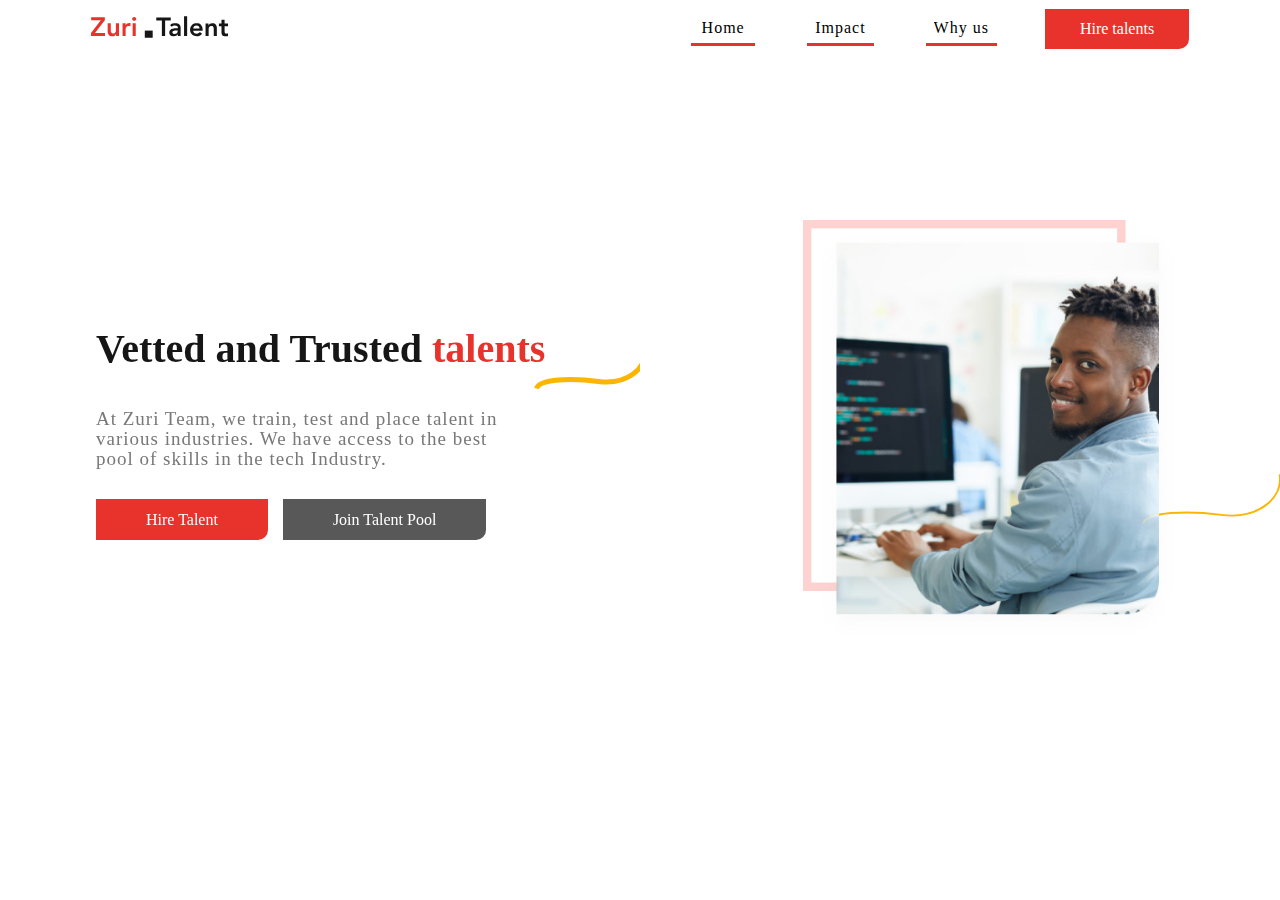
==== Industry Experience/tal.html @ 64c12a57 "first commit" ====
<!DOCTYPE html>
<html lang="en">
    <head>
        <meta charset="UTF-8">
        <meta http-equiv="X-UA-Compatible" content="IE=edge">
        <meta name="viewport" content="width=device-width, initial-scale=1.0">
        <title>Zuri Talent</title>
        <link rel="stylesheet" href="./tal.css">
    </head>
    <body>
        <div class="root">
            <div>
                <div class="root1">
                    <header class="header">
                        <div>
                            <div class="header-container">
                                <div class="nav-wrapper">
                                    <a href="#" tabindex="0" style="margin-right: 0rem;">
                                        <img src="./images/logo2.svg" alt="logo" class="tal-logo">
                                    </a>
                                    <div class="right-nav">
                                        <ul>
                                            <a href="" tabindex="0" class="nav-link" style="padding: 6px 8px;">
                                                <p>Home</p>
                                            </a>
                                            <a href="" tabindex="0" class="nav-link" style="padding: 6px 8px;">
                                                <p>Impact</p>
                                            </a>
                                            <a href="" tabindex="0" class="nav-link" style="padding: 6px 8px;">
                                                <p>Why us</p>
                                            </a>
                                        </ul>
                                        <div class="nav-button-container">
                                            <button type="button" class="nav-btn" style="position: initial">
                                                Hire talents
                                            </button> 
                                        </div>
                                    </div>
                                </div>
                            </div>
                        </div>
                    </header>
                </div>
                <div class="section1 root2">
                    <div class="section1-wrapper">
                        <div class="sec1-content1">
                            <div>
                                <p class="sec1-header">
                                    Vetted and Trusted <span style="color: rgb(231, 51, 43);">talents</span>
                                </p>
                                <div class="curl1">
                                    <img src="./images/thick2.svg" alt="curl" width: "100px">
                                </div>
                                <p class="sec1-text">
                                    At Zuri Team, we train, test and place talent in various industries.
                                    We have access to the best pool of skills in the tech Industry.
                                </p>
                                <div class="sec1-button-wrapper">
                                    <button type="button" class="btn1" tabindex="0">
                                        Hire Talent
                                    </button>
                                    <button type="button" class="btn1 btn2" tabindex="0">
                                        Join Talent Pool
                                    </button>
                                </div>
                            </div>
                        </div>
                        <div class="sec1-content2">
                            <div class="sec1-image-box">
                                <img src="./images/section1.png" alt="image" class="sec1-img">
                            </div>
                            <div class="curl2">
                                <img src="./images/line1.svg" class="line2" alt="">
                            </div>
                        </div>
                    </div>
                </div>
            </div>
        </div>
    </body>
</html>
---- Industry Experience/tal.css ----
* {
    margin: 0;
    box-sizing: border-box;
    overflow-x: hidden;
    font-family: cursive;
}

body {
    width: 100%;
    height: 100%;
}

a {
    text-decoration: none;
    cursor: pointer;
}

ul {
    display: block;
    list-style-type: disc;
}

div {
    display: block;
}

.header {
    position: fixed;
    top: 0px;
    left: auto;
    right: 0px;
    width: 100%;
    display: flex;
    flex-direction: column;
    padding-top: 0px;
    padding-bottom: 15px;
    background-color: #fff;
    box-sizing: border-box;
    z-index: 1100;
}

.header-container {
    position: relative;
    min-height: 58px;
    display: flex;
    align-items: center;
    padding-right: 16px;
    padding-left: 16px;
}

@media screen and (max-width: 620px) {
    .header-container {
        display: flex;
        align-items: center;
        justify-content: space-between;
        width: 100%;
    }
}

.nav-wrapper {
    margin: auto;
    max-width: 1440px;
    width: 88%;
    height: 40px;
    display: flex;
    align-items: center;
    justify-content: space-between;
    overflow: hidden;
}

@media screen and (max-width: 620px) {
    .nav-wrapper {
        width: 100%;
    }
}

.right-nav {
    display: flex;
    align-items: center;
}

.nav-link {
    position: relative;
    margin-right: 3rem;
    min-width: 64px;
    display: inline-flex;
    align-items: center;
    justify-content: center;
    color: #000;
    font-size: 16px;
    font-weight: 400;
    letter-spacing: 1px;
    border-bottom: 3px solid #e7332b;
    box-sizing: border-box;
}

@media screen and (max-width: 768px) {
    .nav-link {
        display: none;
    }
}

.nav-button-container {
    display: flex;
    align-items: center;
}

button {
    text-align: center;
    text-shadow: none;
    cursor: pointer;
}

.nav-btn {
    margin-right: 0px;
    min-width: 64px;
    padding: 11px 35px;
    font-size: 16px;
    font-weight: 400;
    color: #fff;
    background-color: #e7332b;
    border: none;
    border-radius: 0px 0px 10px 0px;
}

@media screen and (max-width: 520px) {
    .nav-btn {
        padding: 11px 10px;
        margin: 0;
        margin-right: 0;
        border-radius: 0 0 10px 0;
    }
}

.root2 {
    max-width: 1440px;
    width: 85%;
    margin: auto;
    padding-top: 220px;
}

@media screen and (max-width: 620px) {
    .root2 {
        padding-top: 130px;
    }
}

.section1-wrapper {
    display: flex;
    flex-direction: row;
    flex-wrap: wrap;
    width: 100%;
    box-sizing: border-box;
}

.sec1-content1 {
    display: flex;
    align-items: center;
}

@media screen and (min-width: 1260px) {
    .sec1-content1 {
        max-width: 50%;
    }
}

@media screen and (max-width: 1200px) {
    .sec1-content1 {
        display: grid;
        align-items: center;
    }
}

.sec1-header {
    font-size: 40px;
    font-weight: 800;
    color: #161617;
}

@media screen and (max-width: 1200px) {
    .sec1-header {
        text-align: center;
    }
}

.curl1 {
    margin-top: -24px;
    margin-left: 438px;
}

@media screen and (max-width: 380px) {
    .curl1 {
        margin-top: -24px;
        margin-left: 35vw;
    }
}

.sec1-text {
    font-size: 19px;
    font-weight: 400;
    letter-spacing: 1px;
    line-height: 20px;
    padding-top: 15px;
    color: #787878;
    width: 78%;
    overflow: hidden;
}

@media screen and (max-width: 1200px) {
    .sec1-text {
        text-align: center;
        font-size: 16px;
        width: 97%;
        margin: auto;
    }
}

.sec1-button-wrapper {
    margin-top: 30px;
    display: flex;
    flex-direction: row;
}

@media screen and (max-width: 1200px) {
    .sec1-button-wrapper {
        justify-content: center;
    }
}

.btn1 {
    padding: 11px 50px;
    font-size: 16px;
    font-weight: 400;
    line-height: 19px;
    min-width: 64px;
    color: #fff;
    background-color: #e7332b;
    margin-right: 15px;
    border: none;
    border-radius: 0px 0px 10px 0px;
}

@media screen and (max-width: 520px) {
    .btn1 {
        padding: 8px 25px;
    }
}

.btn2 {
    background-color: #585858;
}

@media screen and (max-width: 520px) {
    .btn2 {
        margin-right: 0px !important;
    }
}

@media screen and (min-width: 1260px) {
    .sec1-content2 {
        max-width: 50%;
    }
}

.sec1-image-box {
    display: flex;
    justify-content: flex-end;
}

@media screen and (max-width: 1200px) {
    .sec1-image-box {
        justify-content: center;
        margin-top: 50px;
    }
}

.sec1-img {
    width: 70%;
}

@media screen and (max-width: 620px) {
    .sec1-img {
        width: 100%;
    }
}


.curl2 {
    position: absolute;
    right: 0;
    margin-top: -172px;
    mix-blend-mode: soft-light;
}

@media screen and (max-width: 520px) {
    .curl2 {
        display: none;
    }
}

.line2 {
    width: 138px;
}
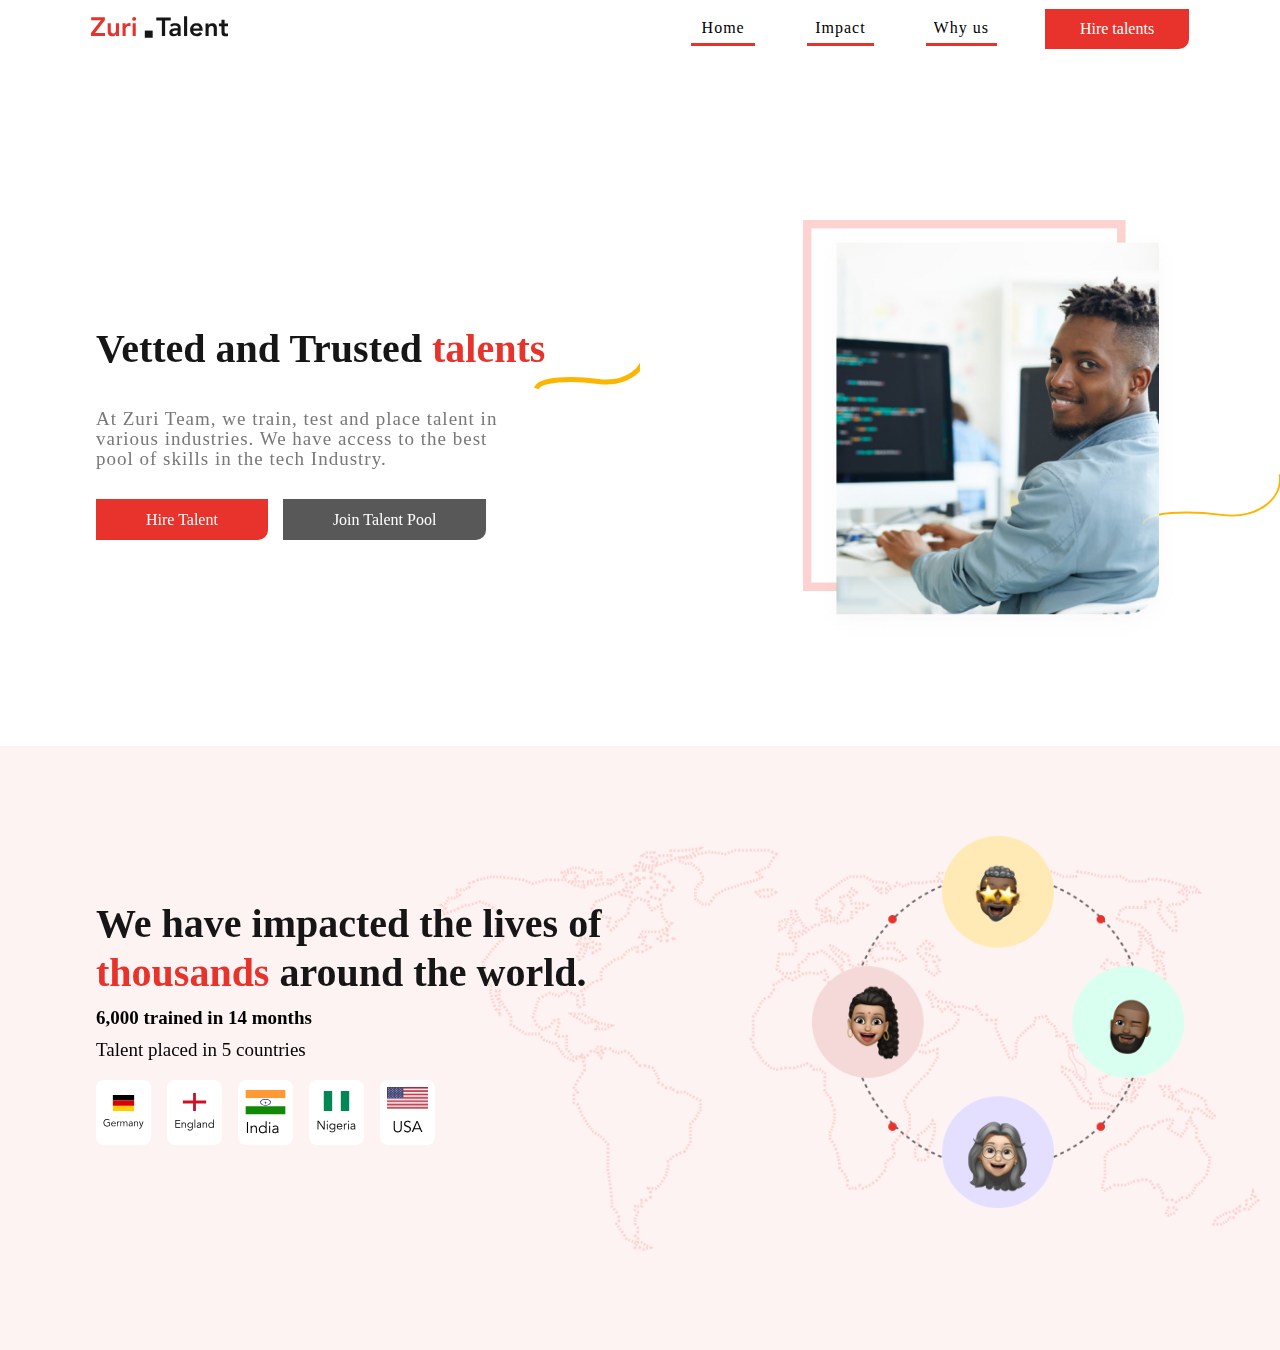
==== commit 85fa63ee: "first commit" ====
--- a/Industry Experience/tal.html
+++ b/Industry Experience/tal.html
@@ -6,6 +6,9 @@
         <meta name="viewport" content="width=device-width, initial-scale=1.0">
         <title>Zuri Talent</title>
         <link rel="stylesheet" href="./tal.css">
+        <link rel="”preload”" href="/fonts/Graphik-Medium.woff2">
+        <link rel="”preload”" href="/fonts/Graphik-Semibold.woff2">
+        <link rel="”preload”" href="/fonts/Graphik-Regular.woff2">
     </head>
     <body>
         <div class="root">
@@ -23,7 +26,7 @@
                                             <a href="" tabindex="0" class="nav-link" style="padding: 6px 8px;">
                                                 <p>Home</p>
                                             </a>
-                                            <a href="" tabindex="0" class="nav-link" style="padding: 6px 8px;">
+                                            <a href="#why-us" tabindex="0" class="nav-link" style="padding: 6px 8px;">
                                                 <p>Impact</p>
                                             </a>
                                             <a href="" tabindex="0" class="nav-link" style="padding: 6px 8px;">
@@ -41,7 +44,8 @@
                         </div>
                     </header>
                 </div>
-                <div class="section1 root2">
+
+                <section class="section1 root2">
                     <div class="section1-wrapper">
                         <div class="sec1-content1">
                             <div>
@@ -74,7 +78,50 @@
                             </div>
                         </div>
                     </div>
-                </div>
+                </section>
+
+                <section id="why-us" class="section2 root3">
+                    <div class="sec2-content-container">
+                        <div class="sec2-content-wrapper">
+                            <div class="sec2-content1-wrapper">
+                                <div class="sec2-content1">
+                                    <p class="sec2-header">
+                                        We have impacted the lives of <span style="color:rgb(231, 51, 43);">thousands</span>
+                                        around the world.
+                                    </p>
+                                    <p class="sec2-text1">
+                                        <b>6,000 trained in 14 months</b>
+                                    </p>
+                                    <p class="sec2-text1">
+                                        Talent placed in 5 countries
+                                    </p>
+                                    <div class="countries-wrapper">
+                                        <div class="country-logo">
+                                            <img src="./images/GER.svg" class="ger" alt="" width: "75%" style="margin: auto;">
+                                        </div>
+                                        <div class="country-logo">
+                                            <img src="./images/ENG.svg" class="eng" alt="" width: "75%" style="margin: auto;">
+                                        </div>
+                                        <div class="country-logo">
+                                            <img src="./images/ind.svg" class="ind" alt="" width: "75%" style="margin: auto;">
+                                        </div>
+                                        <div class="country-logo">
+                                            <img src="./images/NIG.svg" class="ngn" alt="" width: "75%" style="margin: auto;">
+                                        </div>
+                                        <div class="country-logo">
+                                            <img src="./images/ussa.svg" class="usa" alt="" width: "75%" style="margin: auto;">
+                                        </div>
+                                    </div>
+                                </div>
+                            </div>
+                            <div class="sec2-content2-wrapper">
+                                <div class="sec2-content2">
+                                    <img src="./images/section2.png" alt="" style="width: 70%;" class="sec2-img">
+                                </div>
+                            </div>
+                        </div>
+                    </div>
+                </section>
             </div>
         </div>
     </body>
--- a/Industry Experience/tal.css
+++ b/Industry Experience/tal.css
@@ -188,7 +188,7 @@
     margin-left: 438px;
 }
 
-@media screen and (max-width: 380px) {
+@media screen and (max-width: 530px) and (min-width: 450px) {
     .curl1 {
         margin-top: -24px;
         margin-left: 35vw;
@@ -300,4 +300,125 @@
 
 .line2 {
     width: 138px;
+}
+
+.root3 {
+    margin-top: 100px;
+    background-image: url('./images/bgsection2.063bd869082548bafa74.png');
+    background-size: cover;
+    background-repeat: no-repeat;
+    padding-top: 90px;
+    padding-bottom: 142px;
+}
+
+.sec2-content-container {
+    max-width: 1440px;
+    width: 85%;
+    margin: auto;
+    box-sizing: border-box;
+}
+
+.sec2-content-wrapper {
+    display: flex;
+    align-items: center;
+    flex-direction: row;
+    flex-wrap: wrap;
+    margin-top: -24px;
+    margin-left: -24px;
+    width: calc(100% + 24px);
+    box-sizing: border-box;
+}
+
+.sec2-content1-wrapper {
+    padding-top: 24px;
+    padding-left: 24px;
+}
+
+@media screen and (min-width: 1260px) {
+    .sec2-content1-wrapper {
+        max-width: 50%;
+    }
+}
+
+.sec2-header {
+    font-size: 40px;
+    font-weight: 800;
+    line-height: 49px;
+    color: #161617;
+    overflow: hidden;
+}
+
+@media screen and (max-width: 620px) {
+    .sec2-header {
+        font-size: 28px;
+        line-height: 30px;
+        width: 100%;
+    }
+}
+
+
+.sec2-text1 {
+    padding-top: 10px;
+    font-size: 19px;
+    font-weight: 400;
+    width: 78%;
+}
+
+@media screen and (max-width: 620px) {
+    .sec2-text1 {
+        font-size: 16px;
+        width: 100%;
+    }
+}
+
+.countries-wrapper {
+    display: flex;
+    padding-top: 19px;
+    width: 78%;
+}
+
+@media screen and (max-width: 620px) {
+    .countries-wrapper {
+        justify-content: center;
+        width: 100%;
+    }
+}
+
+.country-logo {
+    background-color: #fff;
+    border-radius: 8px;
+    display: flex;
+    margin-right: 16px;
+    padding: 7px;
+    width: 55px;
+}
+
+.sec2-content2-wrapper {
+    padding-top: 24px;
+    padding-left: 24px;
+}
+
+@media screen and (min-width: 1260px) {
+    .sec2-content2-wrapper {
+        max-width: 50%;
+    }
+}
+
+.sec2-content2 {
+    display: flex;
+    justify-content: flex-end;
+}
+
+@media screen and (max-width: 1200px) {
+    .sec2-content2 {
+        display: flex ;
+        justify-content: center !important;
+        margin-top: 50px;
+    }
+}
+
+@media screen and (max-width: 620px) {
+    .sec2-img {
+        width: 100% !important;
+    }
 }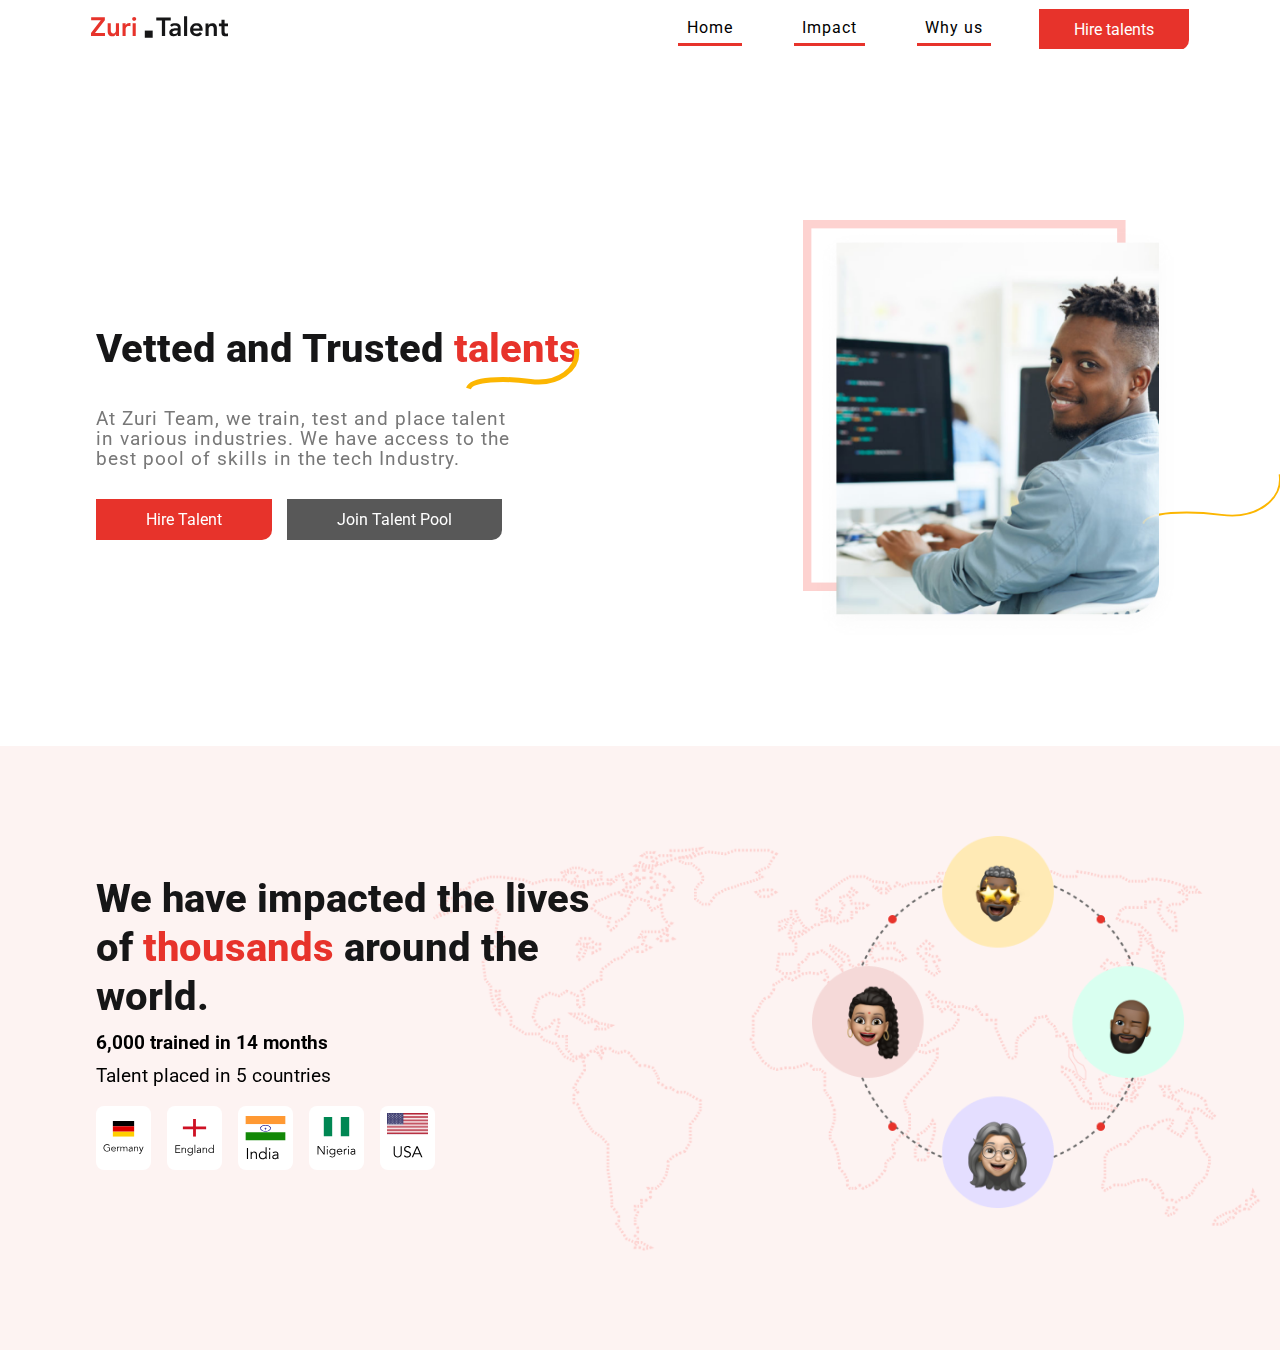
==== commit 8b7c4820: "first commit" ====
--- a/Industry Experience/tal.html
+++ b/Industry Experience/tal.html
@@ -6,9 +6,9 @@
         <meta name="viewport" content="width=device-width, initial-scale=1.0">
         <title>Zuri Talent</title>
         <link rel="stylesheet" href="./tal.css">
-        <link rel="”preload”" href="/fonts/Graphik-Medium.woff2">
-        <link rel="”preload”" href="/fonts/Graphik-Semibold.woff2">
-        <link rel="”preload”" href="/fonts/Graphik-Regular.woff2">
+        <link rel="preconnect" href="https://fonts.googleapis.com">
+        <link rel="preconnect" href="https://fonts.gstatic.com" crossorigin>
+        <link href="https://fonts.googleapis.com/css2?family=Roboto&display=swap" rel="stylesheet">
     </head>
     <body>
         <div class="root">
--- a/Industry Experience/tal.css
+++ b/Industry Experience/tal.css
@@ -2,7 +2,7 @@
     margin: 0;
     box-sizing: border-box;
     overflow-x: hidden;
-    font-family: cursive;
+    font-family: 'Roboto', sans-serif;
 }
 
 body {
@@ -185,7 +185,7 @@
 
 .curl1 {
     margin-top: -24px;
-    margin-left: 438px;
+    margin-left: 370px;
 }
 
 @media screen and (max-width: 530px) and (min-width: 450px) {
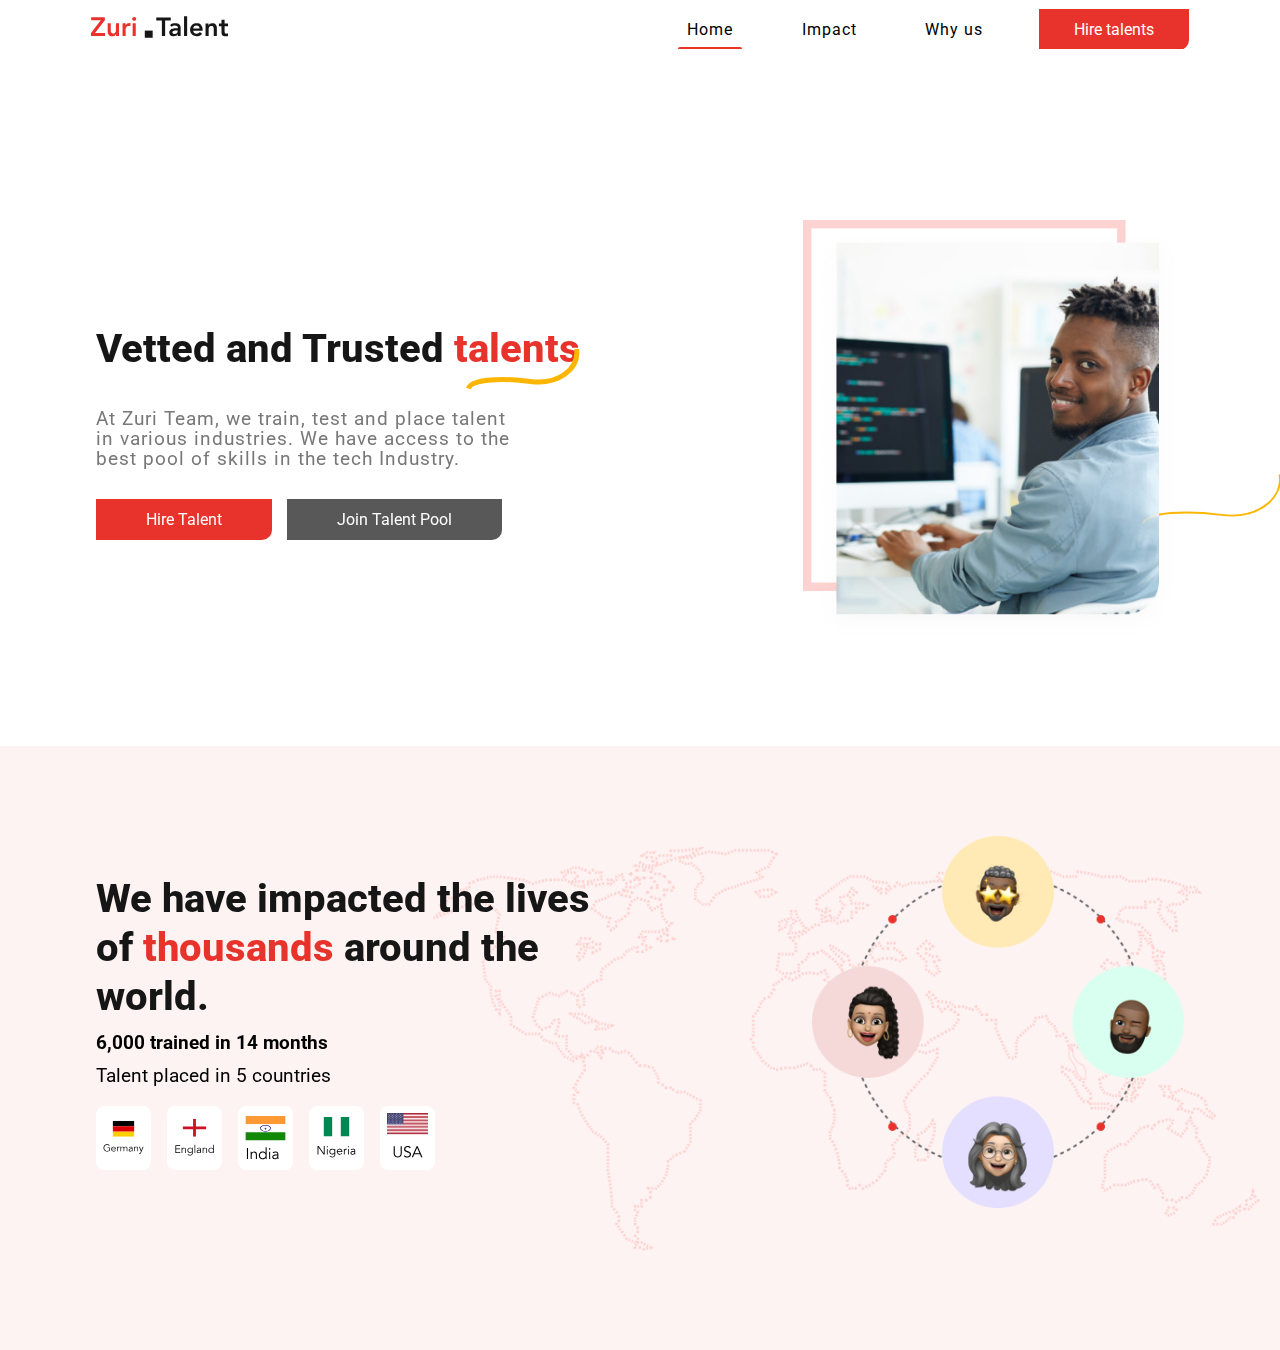
==== commit 604c0f08: "first commit" ====
--- a/Industry Experience/tal.html
+++ b/Industry Experience/tal.html
@@ -23,13 +23,13 @@
                                     </a>
                                     <div class="right-nav">
                                         <ul>
-                                            <a href="" tabindex="0" class="nav-link" style="padding: 6px 8px;">
+                                            <a href="#" tabindex="0" class="nav-link active" style="padding: 11px 8px;">
                                                 <p>Home</p>
                                             </a>
-                                            <a href="#why-us" tabindex="0" class="nav-link" style="padding: 6px 8px;">
+                                            <a href="#why-us" tabindex="0" class="nav-link" style="padding: 11px 8px;">
                                                 <p>Impact</p>
                                             </a>
-                                            <a href="" tabindex="0" class="nav-link" style="padding: 6px 8px;">
+                                            <a href="" tabindex="0" class="nav-link" style="padding: 11px 8px;">
                                                 <p>Why us</p>
                                             </a>
                                         </ul>
@@ -122,7 +122,95 @@
                         </div>
                     </div>
                 </section>
+                <!-- <section class="section3 root4">
+                    <div class="section3-container">
+                        <div class="section3-wrapper">
+                            <div class="sec3-header-content">
+                                <p class="p1" style="padding-bottom: 35px;">
+                                    Skills of our <span style="color:rgb(231, 51, 43);">talents</span> that you will need
+                                </p>
+                            </div>
+                            <div class="section3-space">
+                                <div style="padding-bottom: 35px;"></div>
+                            </div>
+                        </div>
+                        <div class="dev-field">
+                            <div class="dev-field-container">
+                                <div class="dev-field-wrapper">
+                                    <div class="content-box">
+                                        <p class="p2">
+                                            UI/UX Designers
+                                        </p>
+                                    </div>
+                                    <div class="content-box">
+                                        <p class="p2">
+                                            Backend Developers
+                                        </p>
+                                    </div>
+                                    <div class="content-box">
+                                        <p class="p2">
+                                            DevOps Engineers
+                                        </p>
+                                    </div>
+                                    <div class="content-box">
+                                        <p class="p2">
+                                            Frontend Developers
+                                        </p>
+                                    </div>
+                                </div>
+                                <div class="curl3">
+                                    <img src="./images/line1.svg" class="line3" alt="curve">
+                                </div>
+                            </div>
+                        </div>
+                        <div class="work-head">
+                            <p class="p3">
+                                Where our talents work
+                            </p>
+                        </div>
+                        <div class="companies">
+                            <div class="companies-container">
+                                <div class="companies-wrapper">
+                                    <div class="content1-box">
+                                        <p class="p4">
+                                            GitHub
+                                        </p>
+                                    </div>
+                                    <div class="content1-box">
+                                        <p class="p4">
+                                            Microsoft
+                                        </p>
+                                    </div>
+                                    <div class="content1-box">
+                                        <p class="p4">
+                                            Reskill Americans
+                                        </p>
+                                    </div>
+                                    <div class="content1-box">
+                                        <p class="p4">
+                                            Flutterwave
+                                        </p>
+                                    </div>
+                                    <div class="content1-box">
+                                        <p class="p4">
+                                            Google
+                                        </p>
+                                    </div>
+                                    <div class="content1-box">
+                                        <p class="p4">
+                                            Career Transitioners
+                                        </p>
+                                    </div>
+                                </div>
+                            </div>
+                        </div>
+                    </div>
+                </section>
+                <section class="section4 root5">
+
+                </section> -->
             </div>
         </div>
+        <script src="./tal.js"></script>
     </body>
 </html>--- a/Industry Experience/tal.css
+++ b/Industry Experience/tal.css
@@ -1,424 +1,706 @@
 * {
-    margin: 0;
-    box-sizing: border-box;
-    overflow-x: hidden;
-    font-family: 'Roboto', sans-serif;
+  margin: 0;
+  box-sizing: border-box;
+  overflow-x: hidden;
+  font-family: "Roboto", sans-serif;
 }
 
 body {
-    width: 100%;
-    height: 100%;
+  width: 100%;
+  height: 100%;
 }
 
 a {
-    text-decoration: none;
-    cursor: pointer;
+  text-decoration: none;
+  cursor: pointer;
 }
 
 ul {
-    display: block;
-    list-style-type: disc;
+  display: block;
+  list-style-type: disc;
 }
 
 div {
-    display: block;
+  display: block;
 }
 
 .header {
-    position: fixed;
-    top: 0px;
-    left: auto;
-    right: 0px;
-    width: 100%;
-    display: flex;
-    flex-direction: column;
-    padding-top: 0px;
-    padding-bottom: 15px;
-    background-color: #fff;
-    box-sizing: border-box;
-    z-index: 1100;
+  position: fixed;
+  top: 0px;
+  left: auto;
+  right: 0px;
+  width: 100%;
+  display: flex;
+  flex-direction: column;
+  padding-top: 0px;
+  padding-bottom: 15px;
+  background-color: #fff;
+  box-sizing: border-box;
+  z-index: 1100;
 }
 
 .header-container {
-    position: relative;
-    min-height: 58px;
+  position: relative;
+  min-height: 58px;
+  display: flex;
+  align-items: center;
+  padding-right: 16px;
+  padding-left: 16px;
+}
+
+@media screen and (max-width: 620px) {
+  .header-container {
     display: flex;
     align-items: center;
-    padding-right: 16px;
-    padding-left: 16px;
+    width: 100%;
+  }
+}
+
+.nav-wrapper {
+  margin: auto;
+  max-width: 1440px;
+  width: 88%;
+  height: 40px;
+  display: flex;
+  align-items: center;
+  justify-content: space-between;
+  overflow: hidden;
 }
 
 @media screen and (max-width: 620px) {
-    .header-container {
-        display: flex;
-        align-items: center;
-        justify-content: space-between;
-        width: 100%;
-    }
-}
-
-.nav-wrapper {
-    margin: auto;
-    max-width: 1440px;
-    width: 88%;
-    height: 40px;
+  .nav-wrapper {
+    width: 100%;
+  }
+}
+
+@media screen and (min-width: 920px) {
+  .right-nav {
     display: flex;
     align-items: center;
-    justify-content: space-between;
-    overflow: hidden;
+  }
+}
+
+.nav-link {
+  margin-right: 3rem;
+  min-width: 64px;
+  display: inline-flex;
+  align-items: center;
+  justify-content: center;
+  color: #000;
+  font-size: 16px;
+  font-weight: 400;
+  letter-spacing: 1px;
+  box-sizing: border-box;
+  overflow: hidden;
+}
+
+.nav-link:hover {
+  background-color: rgba(25, 118, 210, 0.1);
+}
+
+ul .nav-link {
+  position: relative;
+  cursor: pointer;
+}
+
+a.active::after {
+  position: absolute;
+  left: 0;
+  bottom: 0px;
+  content: "";
+  height: 3px;
+  width: 100%;
+  background-color: #e7332b;
+  border-top-left-radius: 2px;
+  border-top-right-radius: 2px;
+  animation: underline 0.5s linear;
+}
+
+@keyframes underline {
+  from {
+    width: 0%;
+  }
+  to {
+    width: 100%;
+  }
+}
+
+@media screen and (max-width: 768px) {
+  .nav-link {
+    display: none;
+  }
+}
+
+.nav-button-container {
+  display: flex;
+  align-items: center;
+}
+
+button {
+  text-align: center;
+  text-shadow: none;
+  cursor: pointer;
+}
+
+.nav-btn {
+  margin-right: 0px;
+  min-width: 64px;
+  padding: 11px 35px;
+  font-size: 16px;
+  font-weight: 400;
+  color: #fff;
+  background-color: #e7332b;
+  border: none;
+  border-radius: 0px 0px 10px 0px;
+}
+
+@media screen and (max-width: 520px) {
+  .nav-btn {
+    padding: 11px 10px;
+    margin: 0;
+    margin-right: 0;
+    border-radius: 0 0 10px 0;
+  }
+}
+
+.root2 {
+  max-width: 1440px;
+  width: 85%;
+  margin: auto;
+  padding-top: 220px;
 }
 
 @media screen and (max-width: 620px) {
-    .nav-wrapper {
+  .root2 {
+    padding-top: 130px;
+  }
+}
+
+.section1-wrapper {
+  display: flex;
+  flex-direction: row;
+  flex-wrap: wrap;
+  width: 100%;
+  box-sizing: border-box;
+}
+
+.sec1-content1 {
+  display: flex;
+  align-items: center;
+}
+
+@media screen and (min-width: 1260px) {
+  .sec1-content1 {
+    max-width: 50%;
+  }
+}
+
+@media screen and (max-width: 1200px) {
+  .sec1-content1 {
+    display: grid;
+    align-items: center;
+  }
+}
+
+.sec1-header {
+  font-size: 40px;
+  font-weight: 800;
+  color: #161617;
+}
+
+@media screen and (max-width: 1200px) {
+  .sec1-header {
+    text-align: center;
+  }
+}
+
+@media screen and (max-width: 425px) {
+  .sec1-header {
+    max-width: 260px;
+    width: 100%;
+    margin: auto;
+  }
+}
+
+.curl1 {
+  margin-top: -24px;
+  margin-left: 370px;
+}
+
+@media screen and (max-width: 550px) {
+  .curl1 {
+    margin-top: -24px;
+    margin-left: 35vw;
+  }
+}
+
+@media screen and (max-width: 372px) and (min-width: 249px) {
+  .curl1 {
+    margin-top: -24px;
+    margin-left: 32vw;
+  }
+}
+
+.sec1-text {
+  font-size: 19px;
+  font-weight: 400;
+  letter-spacing: 1px;
+  line-height: 20px;
+  padding-top: 15px;
+  color: #787878;
+  width: 78%;
+  overflow: hidden;
+}
+
+@media screen and (max-width: 1200px) {
+  .sec1-text {
+    text-align: center;
+    font-size: 16px;
+    width: 100%;
+  }
+}
+
+.sec1-button-wrapper {
+  margin-top: 30px;
+  display: flex;
+  flex-direction: row;
+}
+
+@media screen and (max-width: 1200px) {
+  .sec1-button-wrapper {
+    justify-content: center;
+  }
+}
+
+.btn1 {
+  padding: 11px 50px;
+  font-size: 16px;
+  font-weight: 400;
+  line-height: 19px;
+  min-width: 64px;
+  color: #fff;
+  background-color: #e7332b;
+  margin-right: 15px;
+  border: none;
+  border-radius: 0px 0px 10px 0px;
+}
+
+@media screen and (max-width: 520px) {
+  .btn1 {
+    padding: 8px 25px;
+  }
+}
+
+.btn2 {
+  background-color: #585858;
+}
+
+@media screen and (max-width: 520px) {
+  .btn2 {
+    margin-right: 0px !important;
+  }
+}
+
+@media screen and (min-width: 1260px) {
+  .sec1-content2 {
+    max-width: 50%;
+  }
+}
+
+.sec1-image-box {
+  display: flex;
+  justify-content: flex-end;
+}
+
+@media screen and (max-width: 1200px) {
+  .sec1-image-box {
+    justify-content: center;
+    margin-top: 50px;
+  }
+}
+
+.sec1-img {
+  width: 70%;
+}
+
+@media screen and (max-width: 620px) {
+  .sec1-img {
+    width: 100%;
+  }
+}
+
+.curl2 {
+  position: absolute;
+  right: 0;
+  margin-top: -172px;
+  mix-blend-mode: soft-light;
+}
+
+@media screen and (max-width: 820px) {
+  .curl2 {
+    display: none;
+  }
+}
+
+.line2 {
+  width: 138px;
+}
+
+.root3 {
+  margin-top: 100px;
+  background-image: url("./images/bgsection2.063bd869082548bafa74.png");
+  background-size: cover;
+  background-repeat: no-repeat;
+  padding-top: 90px;
+  padding-bottom: 142px;
+}
+
+.sec2-content-container {
+  max-width: 1440px;
+  width: 85%;
+  margin: auto;
+  box-sizing: border-box;
+}
+
+.sec2-content-wrapper {
+  display: flex;
+  align-items: center;
+  flex-direction: row;
+  flex-wrap: wrap;
+  margin-top: -24px;
+  margin-left: -24px;
+  width: calc(100% + 24px);
+  box-sizing: border-box;
+}
+
+.sec2-content1-wrapper {
+  padding-top: 24px;
+  padding-left: 24px;
+}
+
+@media screen and (min-width: 1260px) {
+  .sec2-content1-wrapper {
+    max-width: 50%;
+  }
+}
+
+.sec2-header {
+  font-size: 40px;
+  font-weight: 800;
+  line-height: 49px;
+  color: #161617;
+  overflow: hidden;
+}
+
+@media screen and (max-width: 620px) {
+  .sec2-header {
+    font-size: 28px;
+    line-height: 30px;
+    width: 100%;
+  }
+}
+
+.sec2-text1 {
+  padding-top: 10px;
+  font-size: 19px;
+  font-weight: 400;
+  width: 78%;
+}
+
+@media screen and (max-width: 620px) {
+  .sec2-text1 {
+    font-size: 16px;
+    width: 100%;
+  }
+}
+
+.countries-wrapper {
+  display: flex;
+  padding-top: 19px;
+  width: 78%;
+}
+
+@media screen and (max-width: 620px) {
+  .countries-wrapper {
+    justify-content: center;
+    width: 100%;
+  }
+}
+
+.country-logo {
+  background-color: #fff;
+  border-radius: 8px;
+  display: flex;
+  margin-right: 16px;
+  padding: 7px;
+  width: 55px;
+}
+
+.sec2-content2-wrapper {
+  padding-top: 24px;
+  padding-left: 24px;
+}
+
+@media screen and (min-width: 1260px) {
+  .sec2-content2-wrapper {
+    max-width: 50%;
+  }
+}
+
+.sec2-content2 {
+  display: flex;
+  justify-content: flex-end;
+}
+
+@media screen and (max-width: 1200px) {
+  .sec2-content2 {
+    display: flex;
+    justify-content: center !important;
+    margin-top: 50px;
+  }
+}
+
+@media screen and (max-width: 620px) {
+  .sec2-img {
+    width: 100% !important;
+  }
+}
+
+/* .section3-container {
+  margin: auto;
+  max-width: 1440px;
+  width: 85%;
+  padding-top: 100px;
+  padding-bottom: 100px;
+}
+
+.section3-wrapper {
+  margin-top: -24px;
+  margin-left: -24px;
+  width: calc(100% + 24px);
+  display: flex;
+  flex-direction: row;
+  flex-wrap: wrap;
+  box-sizing: border-box;
+}
+
+.sec3-header-content {
+  padding-top: 24px;
+  padding-left: 24px;
+}
+
+@media screen and (min-width: 1200px) {
+  .sec3-header-content {
+    max-width: 41.6667%;
+  }
+}
+
+.p1 {
+  font-size: 40px;
+  font-weight: 800;
+  color: #161617;
+}
+
+@media screen and (max-width: 600px) {
+    .p1 {
+        font-size: 28px;
         width: 100%;
+        text-align: start;
+        margin: auto;
     }
 }
 
-.right-nav {
+.section3-space {
+  margin: auto;
+  padding-top: 24px;
+  padding-left: 24px;
+  box-sizing: border-box;
+}
+
+@media screen and (min-width: 1200px) {
+  .section3-space {
+    max-width: 58.3333%;
+  }
+}
+
+.dev-field {
+  margin-top: -24px;
+  margin-left: -24px;
+  display: flex;
+  flex-direction: row;
+  flex-wrap: wrap;
+  width: calc(100% + 24px);
+  box-sizing: border-box;
+}
+
+.dev-field-container {
+  padding-top: 24px;
+  padding-left: 24px;
+  box-sizing: border-box;
+  max-width: 100%;
+} */
+
+/* @media screen and (min-width: 1200px) {
+  .dev-field-container {
+    max-width: 84%;
+  }
+}
+
+.dev-field-wrapper {
+  margin-top: -24px;
+  margin-left: -24px;
+  display: flex;
+  flex-direction: row;
+  flex-wrap: wrap;
+  width: calc(100% + 24px);
+  box-sizing: border-box;
+}
+
+.content-box {
+    padding-top: 24px;
+    padding-left: 24px;
+}
+
+@media screen and (min-width: 1200px) {
+    .content-box {
+        max-width: 25%;
+    }
+}
+
+@media screen and (min-width: 900px) {
+    .content-box {
+        max-width: 25%;
+    }
+}
+
+@media screen and (min-width: 600px) {
+    .content-box {
+        max-width: 33.3333%;
+    }
+}
+
+@media screen and (max-width: 599px) {
+    .content-box {
+        max-width: 50%;
+    }
+}
+  
+.p2 {
+    position: relative;
+    margin: auto;
+    padding: 11px;
+    height: 100%;
     display: flex;
     align-items: center;
-}
-
-.nav-link {
-    position: relative;
-    margin-right: 3rem;
-    min-width: 64px;
-    display: inline-flex;
-    align-items: center;
     justify-content: center;
-    color: #000;
-    font-size: 16px;
+    color: #787878;
+    background-color: #fff;
+    font-size: 20px;
     font-weight: 400;
-    letter-spacing: 1px;
-    border-bottom: 3px solid #e7332b;
-    box-sizing: border-box;
-}
-
-@media screen and (max-width: 768px) {
-    .nav-link {
+    line-height: 33px;
+    text-align: center;
+    box-shadow: 0 8px 30px hsla(0 0% 48% / 0.16) !important;
+    border-radius: 8px;
+    -webkit-transition-property: transform;
+    -webkit-transition-duration: 0.5s;
+    -webkit-transition-timing-function: ease;
+    -webkit-transition-delay: 0s;
+}
+
+.p2:hover {
+    transform: translateY(-15px);
+}
+
+.curl3 {
+  position: absolute !important;
+  right: 0;
+  margin-top: -140px;
+}
+
+.line3 {
+  width: 335px;
+}
+
+@media screen and (max-width: 1200px) {
+    .line3 {
         display: none;
     }
 }
 
-.nav-button-container {
-    display: flex;
-    align-items: center;
-}
-
-button {
-    text-align: center;
-    text-shadow: none;
-    cursor: pointer;
-}
-
-.nav-btn {
-    margin-right: 0px;
-    min-width: 64px;
-    padding: 11px 35px;
-    font-size: 16px;
-    font-weight: 400;
-    color: #fff;
-    background-color: #e7332b;
-    border: none;
-    border-radius: 0px 0px 10px 0px;
-}
-
-@media screen and (max-width: 520px) {
-    .nav-btn {
-        padding: 11px 10px;
-        margin: 0;
-        margin-right: 0;
-        border-radius: 0 0 10px 0;
-    }
-}
-
-.root2 {
-    max-width: 1440px;
-    width: 85%;
+.p3 {
     margin: auto;
-    padding-top: 220px;
-}
-
-@media screen and (max-width: 620px) {
-    .root2 {
-        padding-top: 130px;
-    }
-}
-
-.section1-wrapper {
-    display: flex;
-    flex-direction: row;
-    flex-wrap: wrap;
-    width: 100%;
-    box-sizing: border-box;
-}
-
-.sec1-content1 {
-    display: flex;
-    align-items: center;
-}
-
-@media screen and (min-width: 1260px) {
-    .sec1-content1 {
-        max-width: 50%;
-    }
-}
-
-@media screen and (max-width: 1200px) {
-    .sec1-content1 {
-        display: grid;
-        align-items: center;
-    }
-}
-
-.sec1-header {
     font-size: 40px;
     font-weight: 800;
+    padding-top: 55px;
+    padding-bottom: 35px;
     color: #161617;
 }
 
-@media screen and (max-width: 1200px) {
-    .sec1-header {
-        text-align: center;
+.companies {
+  margin-top: -16px;
+  margin-left: -16px;
+  display: flex;
+  flex-direction: row;
+  flex-wrap: wrap;
+  width: calc(100% + 16px);
+  box-sizing: border-box;
+}
+
+.companies-container {
+  padding-top: 16px;
+  padding-left: 16px;
+}
+
+@media screen and (min-width: 1200px) {
+    .companies-container {
+        max-width: 84%;
     }
 }
 
-.curl1 {
-    margin-top: -24px;
-    margin-left: 370px;
-}
-
-@media screen and (max-width: 530px) and (min-width: 450px) {
-    .curl1 {
-        margin-top: -24px;
-        margin-left: 35vw;
+.companies-wrapper {
+  margin-top: -16px;
+  margin-left: -16px;
+  display: flex;
+  flex-direction: row;
+  flex-wrap: wrap;
+  width: calc(100% + 16px);
+  box-sizing: border-box;
+}
+
+.content1-box {
+  padding-top: 16px;
+  padding-left: 16px;
+}
+
+@media screen and (min-width: 1200px) {
+    .content1-box {
+        max-width: 25%;
     }
 }
 
-.sec1-text {
-    font-size: 19px;
-    font-weight: 400;
-    letter-spacing: 1px;
-    line-height: 20px;
-    padding-top: 15px;
-    color: #787878;
-    width: 78%;
-    overflow: hidden;
-}
-
-@media screen and (max-width: 1200px) {
-    .sec1-text {
-        text-align: center;
-        font-size: 16px;
-        width: 97%;
-        margin: auto;
-    }
-}
-
-.sec1-button-wrapper {
-    margin-top: 30px;
-    display: flex;
-    flex-direction: row;
-}
-
-@media screen and (max-width: 1200px) {
-    .sec1-button-wrapper {
-        justify-content: center;
-    }
-}
-
-.btn1 {
-    padding: 11px 50px;
-    font-size: 16px;
-    font-weight: 400;
-    line-height: 19px;
-    min-width: 64px;
-    color: #fff;
-    background-color: #e7332b;
-    margin-right: 15px;
-    border: none;
-    border-radius: 0px 0px 10px 0px;
-}
-
-@media screen and (max-width: 520px) {
-    .btn1 {
-        padding: 8px 25px;
-    }
-}
-
-.btn2 {
-    background-color: #585858;
-}
-
-@media screen and (max-width: 520px) {
-    .btn2 {
-        margin-right: 0px !important;
-    }
-}
-
-@media screen and (min-width: 1260px) {
-    .sec1-content2 {
-        max-width: 50%;
-    }
-}
-
-.sec1-image-box {
-    display: flex;
-    justify-content: flex-end;
-}
-
-@media screen and (max-width: 1200px) {
-    .sec1-image-box {
-        justify-content: center;
-        margin-top: 50px;
-    }
-}
-
-.sec1-img {
-    width: 70%;
-}
-
-@media screen and (max-width: 620px) {
-    .sec1-img {
-        width: 100%;
-    }
-}
-
-
-.curl2 {
-    position: absolute;
-    right: 0;
-    margin-top: -172px;
-    mix-blend-mode: soft-light;
-}
-
-@media screen and (max-width: 520px) {
-    .curl2 {
-        display: none;
-    }
-}
-
-.line2 {
-    width: 138px;
-}
-
-.root3 {
-    margin-top: 100px;
-    background-image: url('./images/bgsection2.063bd869082548bafa74.png');
-    background-size: cover;
-    background-repeat: no-repeat;
-    padding-top: 90px;
-    padding-bottom: 142px;
-}
-
-.sec2-content-container {
-    max-width: 1440px;
-    width: 85%;
-    margin: auto;
-    box-sizing: border-box;
-}
-
-.sec2-content-wrapper {
-    display: flex;
-    align-items: center;
-    flex-direction: row;
-    flex-wrap: wrap;
-    margin-top: -24px;
-    margin-left: -24px;
-    width: calc(100% + 24px);
-    box-sizing: border-box;
-}
-
-.sec2-content1-wrapper {
-    padding-top: 24px;
-    padding-left: 24px;
-}
-
-@media screen and (min-width: 1260px) {
-    .sec2-content1-wrapper {
-        max-width: 50%;
-    }
-}
-
-.sec2-header {
-    font-size: 40px;
-    font-weight: 800;
-    line-height: 49px;
-    color: #161617;
-    overflow: hidden;
-}
-
-@media screen and (max-width: 620px) {
-    .sec2-header {
-        font-size: 28px;
-        line-height: 30px;
-        width: 100%;
-    }
-}
-
-
-.sec2-text1 {
-    padding-top: 10px;
-    font-size: 19px;
-    font-weight: 400;
-    width: 78%;
-}
-
-@media screen and (max-width: 620px) {
-    .sec2-text1 {
-        font-size: 16px;
-        width: 100%;
-    }
-}
-
-.countries-wrapper {
-    display: flex;
-    padding-top: 19px;
-    width: 78%;
-}
-
-@media screen and (max-width: 620px) {
-    .countries-wrapper {
-        justify-content: center;
-        width: 100%;
-    }
-}
-
-.country-logo {
-    background-color: #fff;
-    border-radius: 8px;
-    display: flex;
-    margin-right: 16px;
-    padding: 7px;
-    width: 55px;
-}
-
-.sec2-content2-wrapper {
-    padding-top: 24px;
-    padding-left: 24px;
-}
-
-@media screen and (min-width: 1260px) {
-    .sec2-content2-wrapper {
-        max-width: 50%;
-    }
-}
-
-.sec2-content2 {
-    display: flex;
-    justify-content: flex-end;
-}
-
-@media screen and (max-width: 1200px) {
-    .sec2-content2 {
-        display: flex ;
-        justify-content: center !important;
-        margin-top: 50px;
-    }
-}
-
-@media screen and (max-width: 620px) {
-    .sec2-img {
-        width: 100% !important;
-    }
-}+.p4 {
+  padding: 5px;
+  height: 100%;
+  display: flex;
+  align-items: center;
+  justify-content: center;
+  color: #787878;
+  background-color: #fff;
+  font-size: 18px;
+  font-weight: 400;
+  box-shadow: 0 8px 30px hsla(0, 0%, 48%, 0.16);
+  border-radius: 10px;
+  -webkit-transition-property: transform;
+  -webkit-transition-duration: 0.5s;
+  -webkit-transition-timing-function: ease;
+  -webkit-transition-delay: 0s;
+}
+
+.p4:hover {
+  transform: translateY(-15px);
+}
+
+.root5 {
+    background-color: rgb(255, 248, 229);
+    padding-bottom: 80px;
+} */